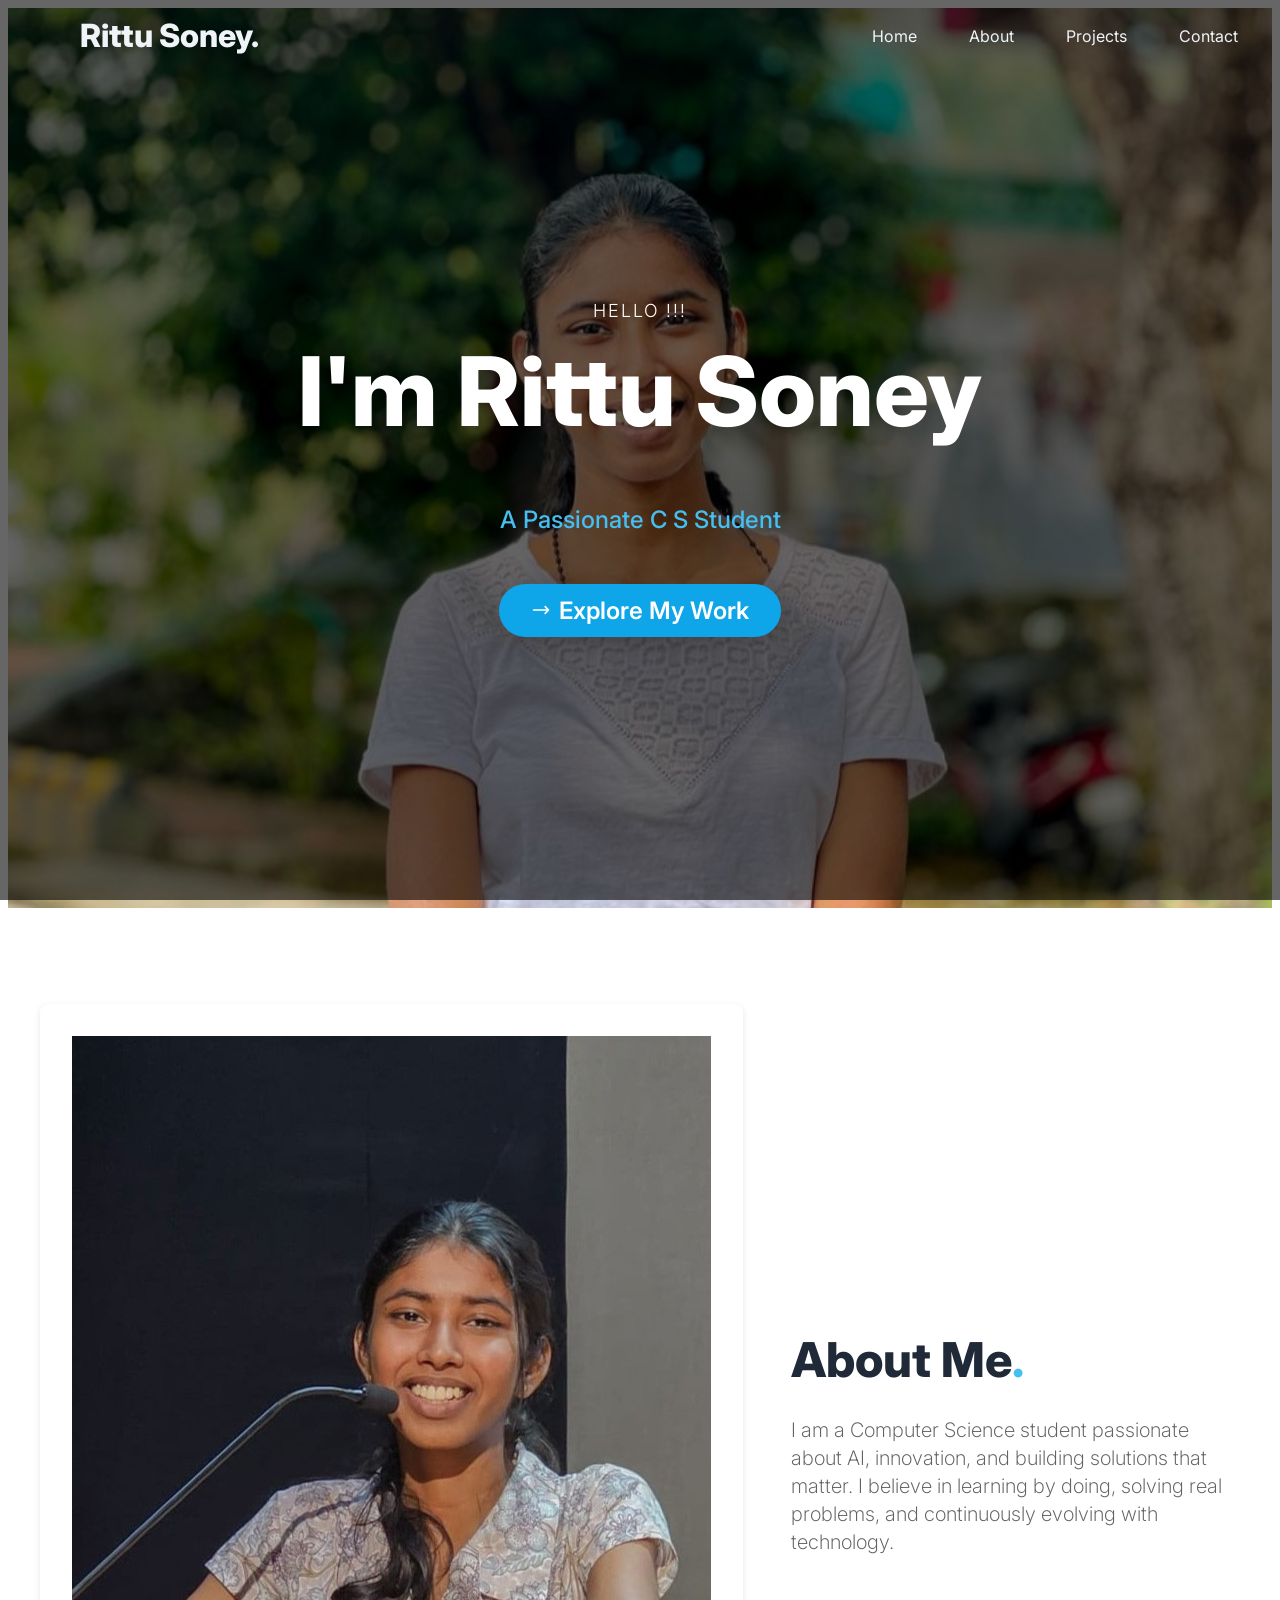
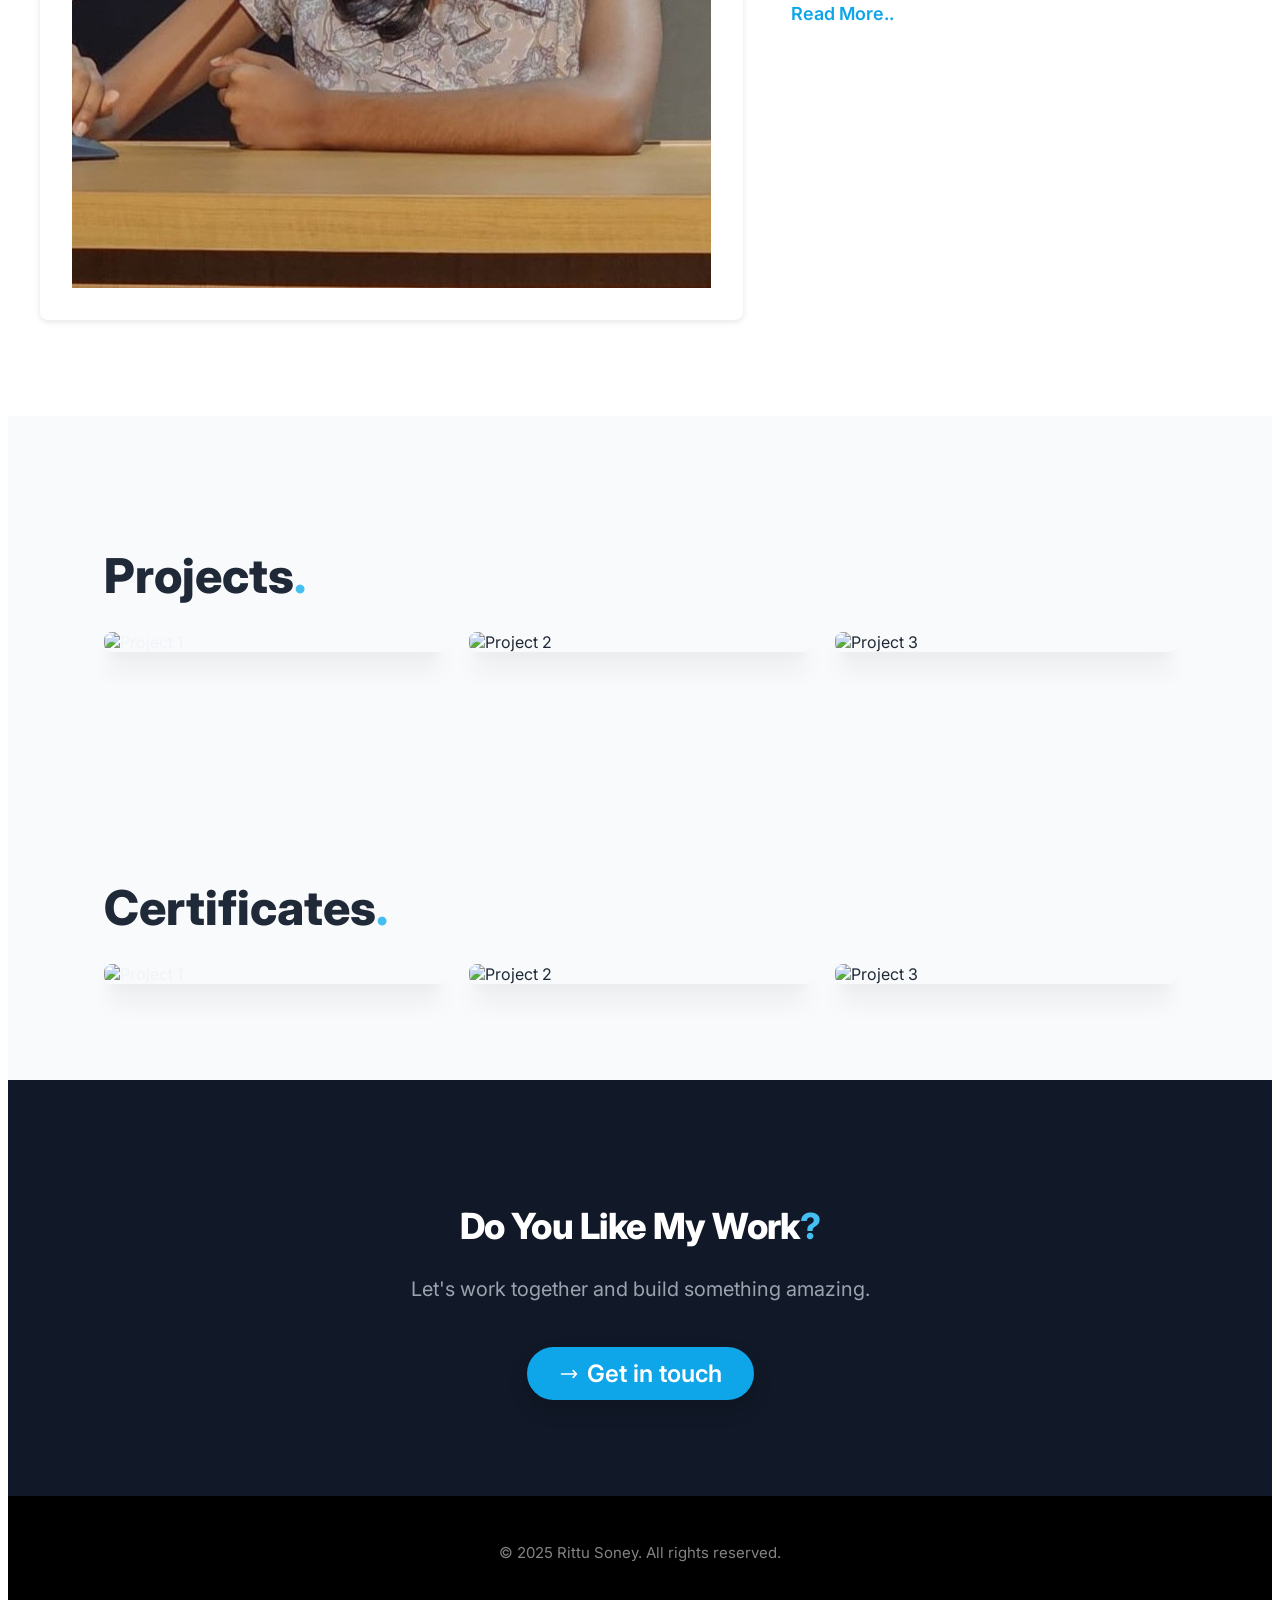
==== index.html @ 9ec5b055 "first commit" ====
<!DOCTYPE html>
<html lang="en">
<head>
    <meta charset="UTF-8">
    <meta name="viewport" content="width=device-width, initial-scale=1.0">
    <title>Rittu Maria Soney - Portfolio</title>
    <!--Link to external CSS file -->
    <link rel="stylesheet" href="style.css"> 
</head>
<body>

    <!-- 🌟 NAVBAR - Fixed and Scrolling Effect -->
    <nav class="custom-header">
        <div style="display: flex; justify-content: space-between; align-items: center;">
            <a href="#home" class="nav-link" style="font-size: 32px; font-weight: 800;">Rittu Soney.</a>
            <ul style="display: flex; gap: 2rem;">
                <li><a href="#home" class="nav-link">Home</a></li>
                <li><a href="#about" class="nav-link">About</a></li>
                <li><a href="#projects" class="nav-link">Projects</a></li>
                <li><a href="contact.html" class="nav-link">Contact</a></li>
            </ul>
        </div>
    </nav>

    <!-- 1. 🖼️ HERO SECTION (Full-Height Background Image) -->
    <header id="home" class="hero-bg">
        <div style="position:absolute; top: 0; right: 0; bottom: 0; left: 0; background-color: black; opacity: 0.6;"></div>
        <div class="idk">
            <p style="color:white; font-size: 1.125rem;line-height: 1.75rem; font-weight: 300; letter-spacing: 0.1em;text-transform: uppercase;"><span id="typing1">Hello !!!</span></p>
            <h1  class="text1"><span id="typing2"></span></h1>
            <p style="font-size: 1.5rem; line-height: 2rem; font-weight: 500; color: rgb(69, 190, 241);">A Passionate C S Student</p>
            <div style="padding-top: 1.5rem;">
                <a href="#projects" class="button1">
                    <svg class="button-icon" fill="none" stroke="currentColor" viewBox="0 0 24 24" xmlns="http://www.w3.org/2000/svg">
                    <path stroke-linecap="round" stroke-linejoin="round" stroke-width="2" d="M17 8l4 4m0 0l-4 4m4-4H3"></path>
                    </svg>Explore My Work
                </a>
            </div>
        </div>
    </header>

    <!-- 2. 👤 ABOUT ME SECTION -->
    <section id="about" class="about-section">
        <div class="aboutGrid-container">
            
            <!-- Left: Image Placeholder (Replace with your actual photo) -->
            <div class="aboutImg">
                <img src="images/Profile/profile2.jpg" alt="Professional Photo" class="about-item">
            </div>

            <!-- Right: Text Content -->
            <div class="aboutCnt">
                <h2 class="APHeading">About Me<span style="color: rgb(69, 190, 241);">.</span></h2>
                <p style="font-size: 1.25rem; line-height: 1.75rem; font-weight: 250; color: rgb(100, 97, 97);">
                    I am a Computer Science student passionate about AI, innovation, and building solutions that matter. I believe in learning by doing, solving real problems, and continuously evolving with technology.
                </p>
                <a href="#" class="readMore" id="readMoreBtn">Read More..</a>
                <p id="extraText" style="display:none; font-size: 1.25rem; line-height: 1.75rem; font-weight: 250; color: rgb(100, 97, 97);">
                    Throughout my academic journey, I have focused on mastering technologies to deploy robust solutions. I love creating experiences that combine innovation with purpose. I am actively seeking opportunities to contribute my skills to challenging industry projects.
                </p>
                
            </div>
        </div>
</section>

    <!-- 5. 📂 PROJECT GALLERY SECTION -->
    <section id="projects" class="project-section">
        <div class="PContainer">
            <h2 class="APHeading">Projects<span style="color: rgb(69, 190, 241);">.</span></h2>
          
            <!-- Project Grid -->
            <div class="project-grid">
                <!-- Project Item 1 -->
                <div class="project-item">
                    <a href="#home" class="nav-link"><img src="https://placehold.co/400x600/34495e/FFFFFF?text=Portfolio(HTML,CSS,JS)" alt="Project 1">
                    <div class="project-overlay">
                        <span style="font-size: 1.5rem;line-height: 2rem;">Portfolio(HTML+CSS+JS)</span>
                    </a></div>
                </div>
                <!-- Project Item 2 -->
                <div class="project-item">
                    <img src="https://placehold.co/400x600/1abc9c/FFFFFF?text=SeatScout" alt="Project 2">
                    <div class="project-overlay">
                        <span style="font-size: 1.5rem;line-height: 2rem;">SeatScout</span>
                    </div>
                </div>
                <!-- Project Item 3 -->
                <div class="project-item">
                    <img src="https://placehold.co/400x600/9b59b6/FFFFFF?text=LawBasedWebApp" alt="Project 3">
                    <div class="project-overlay">
                        <span style="font-size: 1.5rem;line-height: 2rem;">Law Based Web App</span>
                    </div>
                </div>
            </div>
        </div>
    </section>

        <!-- 6. 📂 Certificate Section -->
    <section id="projects" class="project-section">
        <div class="PContainer">
            <h2 class="APHeading">Certificates<span style="color: rgb(69, 190, 241);">.</span></h2>
          
            <!-- Project Grid -->
            <div class="project-grid">
                <!-- Project Item 1 -->
                <div class="project-item">
                    <a href="#home" class="nav-link"><img src="https://placehold.co/400x600/34495e/FFFFFF?text=Portfolio(HTML,CSS,JS)" alt="Project 1">
                    <div class="project-overlay">
                        <span style="font-size: 1.5rem;line-height: 2rem;">Portfolio(HTML+CSS+JS)</span>
                    </a></div>
                </div>
                <!-- Project Item 2 -->
                <div class="project-item">
                    <img src="https://placehold.co/400x600/1abc9c/FFFFFF?text=SeatScout" alt="Project 2">
                    <div class="project-overlay">
                        <span style="font-size: 1.5rem;line-height: 2rem;">SeatScout</span>
                    </div>
                </div>
                <!-- Project Item 3 -->
                <div class="project-item">
                    <img src="https://placehold.co/400x600/9b59b6/FFFFFF?text=LawBasedWebApp" alt="Project 3">
                    <div class="project-overlay">
                        <span style="font-size: 1.5rem;line-height: 2rem;">Law Based Web App</span>
                    </div>
                </div>
            </div>
        </div>
    </section>

            <!-- 7. 🗣️ CONTACT / CTA BANNER -->
    <section style="padding-top: 6rem; padding-bottom: 6rem; background-color: rgb(17, 24, 39); color: white;">
        <div class="Ccontainer">
            <h2 class="doYouLikeMyWork" style="font-size: 2.25rem; line-height: 2.5rem; font-weight: 800; letter-spacing: -0.01562em;">Do You Like My Work<span style="color: rgb(69, 190, 241);">?</span></h2>
            <p style="font-size: 1.25rem; line-height: 1.75rem; color: rgb(156, 163, 175);">Let's work together and build something amazing.</p>
            <a href="contact.html" class="button1">
                    <svg class="button-icon" fill="none" stroke="currentColor" viewBox="0 0 24 24" xmlns="http://www.w3.org/2000/svg">
                    <path stroke-linecap="round" stroke-linejoin="round" stroke-width="2" d="M17 8l4 4m0 0l-4 4m4-4H3"></path>
                    </svg>Get in touch
                </a>
        </div>
    </section>
    <!-- 8. 📝 FOOTER -->
    <footer style="display: flex; flex-direction: column; align-items: center; justify-content: center; text-align: center;background-color:black; color: rgb(133, 131, 131); font-size: 15px; padding-top: 2rem; padding-bottom: 2rem;">
            <p>&copy; 2025 Rittu Soney. All rights reserved.</p>
    </footer>

    <!-- Link to external JavaScript file -->
    <script src="script.js"></script>

</body>
</html>
---- style.css ----
@import url('https://fonts.googleapis.com/css2?family=Inter:wght@100..900&display=swap');
        
        body {
            background-color: white;
            color: #1f2937;
            font-family: 'Inter', sans-serif;
            scroll-behavior: smooth;
        }


        /* nav bar*/
        nav ul {
            list-style: none;
            padding-right: 8%;
            margin: 0;
        }
        nav li {
            display: inline-block; /* put items in one line */
            margin-right: 20px;
        }

        .custom-header {
            position: fixed;       /* fixed */
            top: 0;                /* top-0 */
            left: 0;               /* left-0 */
            width: 100%;           /* w-full */
            z-index: 50;           /* z-50 */
            transition: all 0.3s ease-in-out; /* transition-all duration-300 ease-in-out */
            padding-top: 1rem;     /* py-4 (top & bottom padding 1rem) */
            padding-bottom: 1rem;
            padding-left: 2rem;    /* px-8 (left & right padding 2rem = 32px) */
            padding-right: 2rem;
            background: transparent;   /* start transparent */
        }
        .custom-header.scrolled {
            background:rgba(0, 0, 0, 0.5); /* change this to your theme color */
            box-shadow: 0 2px 8px rgba(0,0,0,0.1); /* subtle shadow */
        }
        @media (min-width: 1024px) {
            .custom-header{
            padding-left: 5rem;   /* px-20 = 5rem (80px) */
            padding-right: 5rem;
            }
        }
        /* nav bar icons */
        .nav-link { color:#f0f4f8; text-decoration: none;}
        .nav-link:hover { color: rgb(69, 190, 241);}

        /*typing effect*/
        #typing1 #typing2 {
            border-right: 2px solid var(--accent);
            padding-right: 4px;
            white-space: nowrap;
            overflow: hidden;
            display: inline-block;
            animation: blink 0.7s steps(1) infinite;
        }

        @keyframes blink { 50% { border-color: transparent; } }
        /* Hero Background Image (Placeholder) */
        .hero-bg {
            height: 100vh;                /* full screen height */
            display: flex;                /* enable flexbox */
            flex-direction: column;       /* stack children vertically */
            justify-content: center;      /* center along vertical axis */
            align-items: center;          /* center along horizontal axis */
            background-image: url('images/Profile/profile1.jpg'); background-size: cover; background-position: center;
        }

        .idk {
            z-index: 10;
            text-align: center;
            }
            /*16px gap between children */
        .idk > * + * {
            margin-top: 1rem; /* 16px */
        }

        .button1 {
            display: inline-flex;              /* flex like Tailwind's inline-flex */
            align-items: center;               /* vertical align center */
            font-size: 1.5rem;               /* ~text-lg */
            font-weight: 600;                  /* font-semibold */
            padding: 0.75rem 2rem;             /* px-8 py-3 */
            background-color: #0ea5e9;         /* bg-sky-500 */
            border-radius: 9999px;             /* fully rounded */
            color: white;                      /* text color */
            text-decoration: none;             /* no underline */
            box-shadow: 0 10px 20px rgba(0, 0, 0, 0.15); /* shadow-xl */
            transition: all 0.3s ease;         /* transition-all */
        }
        .button1:hover {
            background-color: #0284c7;         /* hover:bg-sky-600 */
        }
        .button-icon {
            width: 20px;                       /* w-5 */
            height: 20px;                      /* h-5 */
            margin-right: 0.5rem;              /* mr-2 */
        }

        .text1{ color:white; font-size: 3.75rem; line-height: 1;font-weight: 800;}
        @media (min-width: 640px) { /* sm */
            .text1 {
                font-size: 4.5rem;
            }
        }
        @media (min-width: 1024px) { /* lg */
            .text1 {
                font-size: 6rem;
            }
        }
        /* Custom scrollbar style for a clean look */
        ::-webkit-scrollbar { width: 8px; }
        ::-webkit-scrollbar-thumb { background: #3b82f6; border-radius: 4px; }
        ::-webkit-scrollbar-track { background: #1f2937; }

        /* Icon styling*/
        .icon-container {
            display: inline-flex;
            justify-content: center;
            align-items: center;
            width: 4rem;
            height: 4rem;
            border-radius: 50%;
            background-color: #f0f4f8; /* Very light background */
            transition: all 0.3s ease;
        }
        .icon-container:hover {background-color: #3b82f6;}
        .icon-container:hover svg {color: white;}
        
        /*About and Project Headings*/
        .APHeading {
            font-size: 3rem;
            line-height: 2.5rem;
            font-weight: 800;
            color: rgb(31, 41, 55);
            margin-bottom: 2rem;
        }
        @media (min-width: 1024px) {
            .APHeading {
                font-size: 3rem;
                line-height: 1;
            }
        }

        /*About Section*/
        .about-section  {
            padding-top: 4rem;
            padding-bottom: 4rem;
            background-color: white;
        }
        @media (min-width: 768px) {
            .about-section {
                padding-top: 6rem;
                padding-bottom: 6rem;
            }
        }

        .aboutGrid-container {
            max-width: 80rem;
            margin-left: auto;
            margin-right: auto;
            padding-left: 1rem;
            padding-right: 1rem;
            display: grid;
            gap: 3rem;
            align-items: center;
        }
        @media (min-width: 640px) {
            .aboutGrid-container {
                padding-left: 1.5rem;
                padding-right: 1.5rem;
            }
        }
        @media (min-width: 768px) {
            .aboutGrid-container {
                grid-template-columns: repeat(2, 1fr);
            }
        }
        @media (min-width: 1024px) {
            .aboutGrid-container {
                padding-left: 2rem;
                padding-right: 2rem;
            }
        }

        .aboutImg {
            order: 2;
        }
        @media (min-width: 768px) {
            .aboutImg {
                order: 1;
            }
        }

        .about-item {
            background: #fff;
            border-radius: 0.5rem;
            padding: 2rem;
            box-shadow: 0 2px 6px rgba(0,0,0,0.1);
            display: grid;
            gap: 2rem
        }

        .aboutCnt {
            order: 1;
        }
        @media (min-width: 768px) {
            .aboutOrder2 {
                order: 2;
            }
        }
        .aboutCnt > * + * {
            margin-top: 1.5rem;
        }

        .readMore {
            display: inline-flex;
            align-items: left;
            font-size: 1.125rem;
            line-height: 1.75rem;
            font-weight: 600;
            color: rgb(14, 165, 233);
            transition: color 0.2s ease-in-out;
            text-decoration: none;
        }

        .readMore:hover {
            color: rgb(2, 132, 199);
        }
        
        /*Projects Section*/
        .project-section {
            padding-top: 4rem;
            padding-bottom: 4rem;
            padding-right: 4rem;
            padding-left: 4rem;
            background-color: rgb(249, 250, 251);
        }
        @media (min-width: 768px) {
            .project-section {
                padding-top: 6rem;
                padding-bottom: 6rem;
            }
        }

        .PContainer {
            max-width: 80rem;
            margin-left: auto;
            margin-right: auto;
            padding-left: 1rem;
            padding-right: 1rem;
        }

        @media (min-width: 640px) {
            .PContainer {
                padding-left: 1.5rem;
                padding-right: 1.5rem;
            }
        }

        @media (min-width: 1024px) {
            .PContainer {
                padding-left: 2rem;
                padding-right: 2rem;
            }
        }
        /* Project Hover Effect (for the gallery) */
        .project-grid {
            display: grid;
            grid-template-columns: repeat(1, 1fr); /* 1 column on small screens */
            gap: 1.5rem; /* Equivalent to gap-6 */
        }
        /* 2. Medium Screens (Tablets and up) - Equivalent to md:grid-cols-2 */
        @media (min-width: 768px) {
            .project-grid {
                grid-template-columns: repeat(2, 1fr); /* 2 columns */
            }
        }
        /* 3. Large Screens (Desktops and up) - Equivalent to lg:grid-cols-3 */
        @media (min-width: 1024px) {
            .project-grid {
                grid-template-columns: repeat(3, 1fr); /* 3 columns */
            }
        }
        .project-item {
            overflow: hidden;
            position: relative;
            cursor: pointer;
            border-radius: 0.5rem;
            /* box-shadow property replaces 'shadow-xl' */
            box-shadow: 0 20px 25px -5px rgba(0, 0, 0, 0.1), 0 10px 10px -5px rgba(0, 0, 0, 0.04);
            width: 100%;
            height: 100%;
            object-fit: cover;

        }
        .project-overlay {
            position: absolute;
            top: 0;
            left: 0;
            width: 100%;
            height: 100%;
            background-color: rgba(0, 0, 0, 0.6);
            display: flex;
            justify-content: center;
            align-items: center;
            opacity: 0;
            transition: opacity 0.3s ease;
            color: white;
            font-weight: bold;
        }
        .project-overlay:hover{opacity: 1;}
        @media (min-width: 640px) {
            .text {
                font-size: 4.5rem;
            }
            .doYouLikeMyWork {
              font-size: 3rem;   /* 48px */
              line-height: 1;
            }
        }
        /*"do you like my work" section alignment*/
        .Ccontainer {
            max-width: 56rem; /* 4xl */
            margin-left: auto;
            margin-right: auto;
            padding-left: 1rem;
            padding-right: 1rem;
            text-align: center;
        }

        @media (min-width: 640px) {
            .Ccontainer {
                padding-left: 1.5rem;
                padding-right: 1.5rem;
            }
        }

        @media (min-width: 1024px) {
            .container {
                padding-left: 2rem;
                padding-right: 2rem;
            }
        }
        .Ccontainer > * + * {
            margin-top: 1.5rem;
        }
        @media (min-width: 768px) {
            .custom-grid {
                grid-template-columns: repeat(3, 1fr); /* md:grid-cols-3 */
                text-align: left;                      /* md:text-left */
            }
        }
        .custom-section {
            padding-top: 3rem;        /* py-12 → 3rem (48px) */
            padding-bottom: 3rem;
            background-color: #c2cddfd0; /* bg-gray-50 */
            display: flex;             /* flex */
            align-items: center;       /* items-center (vertical center) */
            justify-content: center;   /* justify-center (horizontal center) */
        }
        .custom-grid {
            max-width: 64rem;
            margin-left: auto;
            margin-right: auto;
            border-top: 1px solid #e5e7eb;
            border-bottom: 1px solid #e5e7eb;
            padding-top: 1.5rem;
            padding-bottom: 1.5rem;
            display: grid;                /* grid */
            gap: 2rem;                    /* gap-8 = 2rem (32px) */
            text-align: center;           /* text-center */
            color: #4b5563;               /* text-gray-600 */
            font-weight: 500;             /* font-medium */
        }


        .bg{
            height: 50vh; 
            display: flex;                /* enable flexbox */
            flex-direction: column;       /* stack children vertically */
            justify-content: center;      /* center along vertical axis */
            align-items: center;          /* center along horizontal axis */
            background-image: url('images/contactBg.png'); background-size: cover; background-position: center;}
        .details{ display: flex; flex-direction: column; align-items: center; justify-content: center; text-align: center; margin-left: 1rem; justify-content: flex-start;}
        .contact-form { padding: 4rem 2rem; max-width: 600px; margin: 0 auto; }
        .contact-form form { display: flex; flex-direction: column; gap: 1rem; }
        .contact-form input, .contact-form textarea { padding: 0.75rem; border: 1px solid #d1d5db; border-radius: 5px; }
        .btn:hover {background: #91b7f5;}
        .contact-icon {
            width: 1.25rem;      /* w-5 */
            height: 1.25rem;     /* h-5 */
            color: #f87171;      /* text-red-400 */
        }
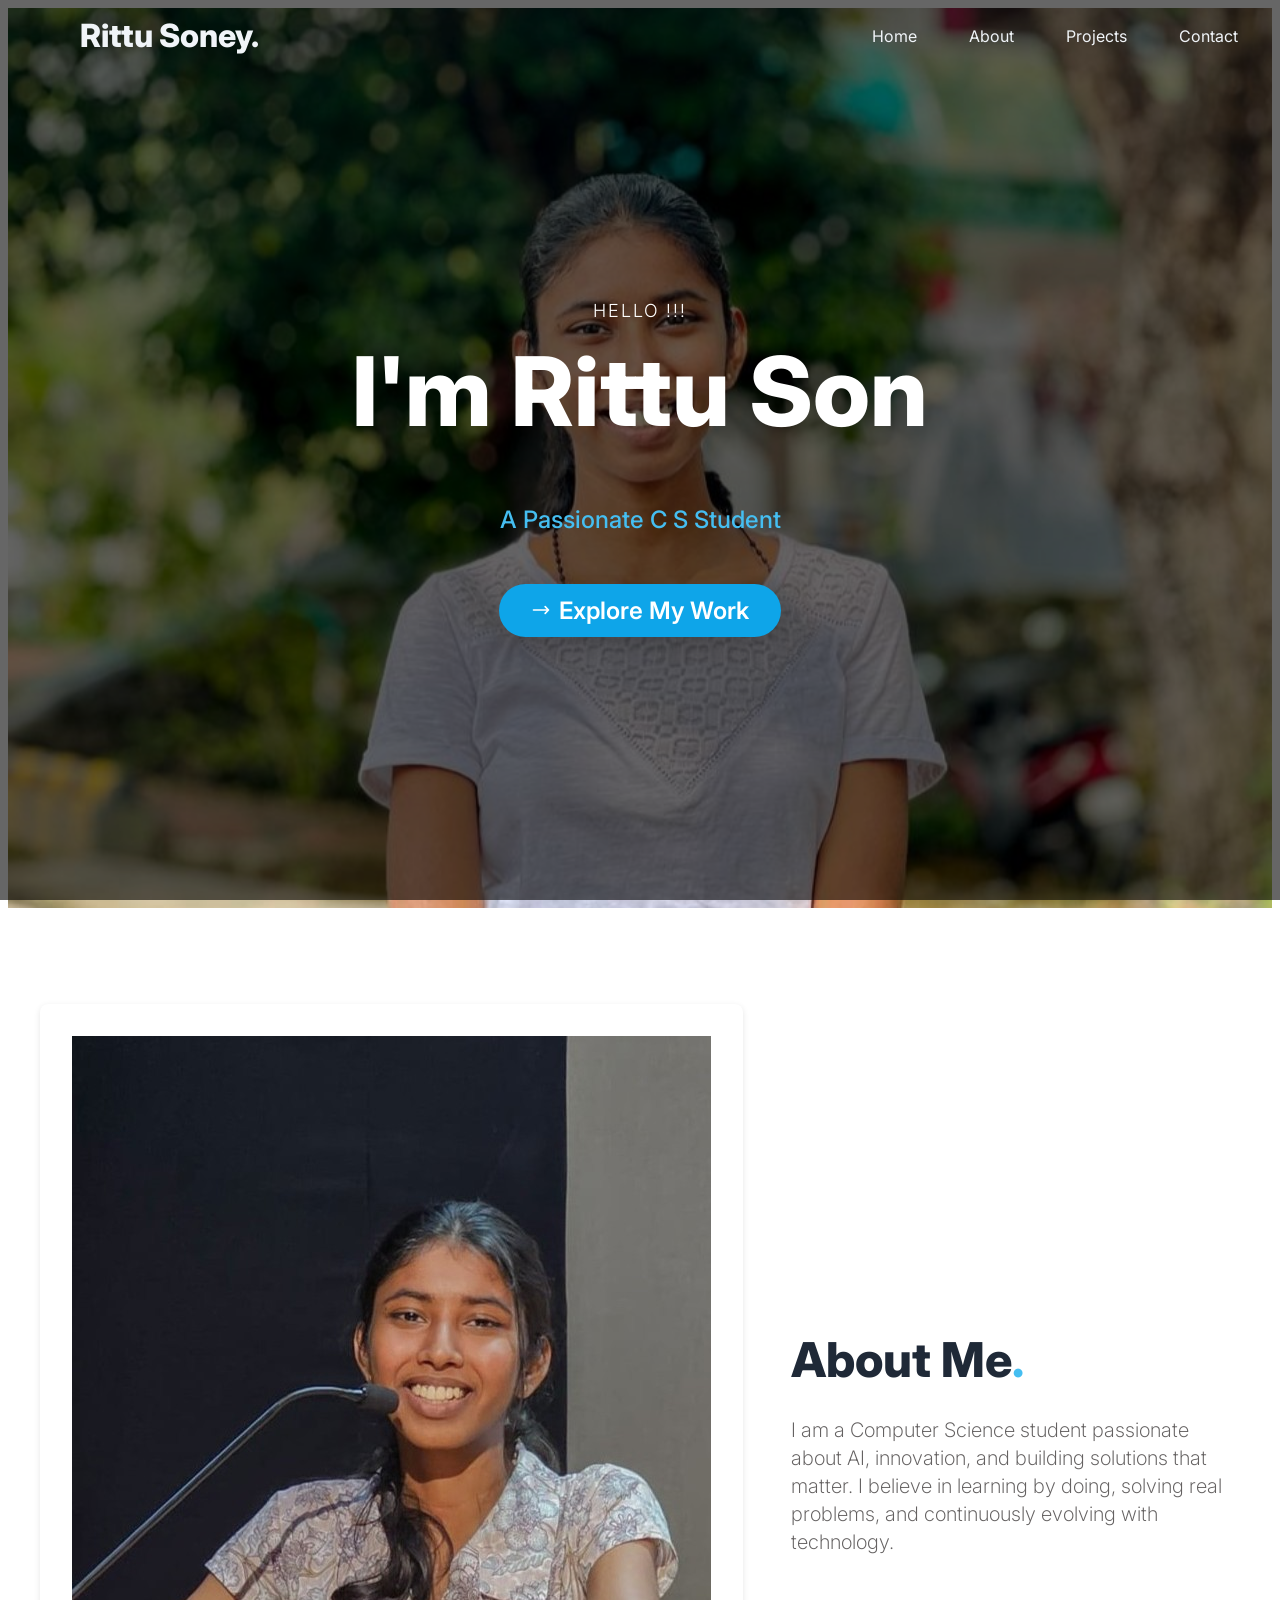
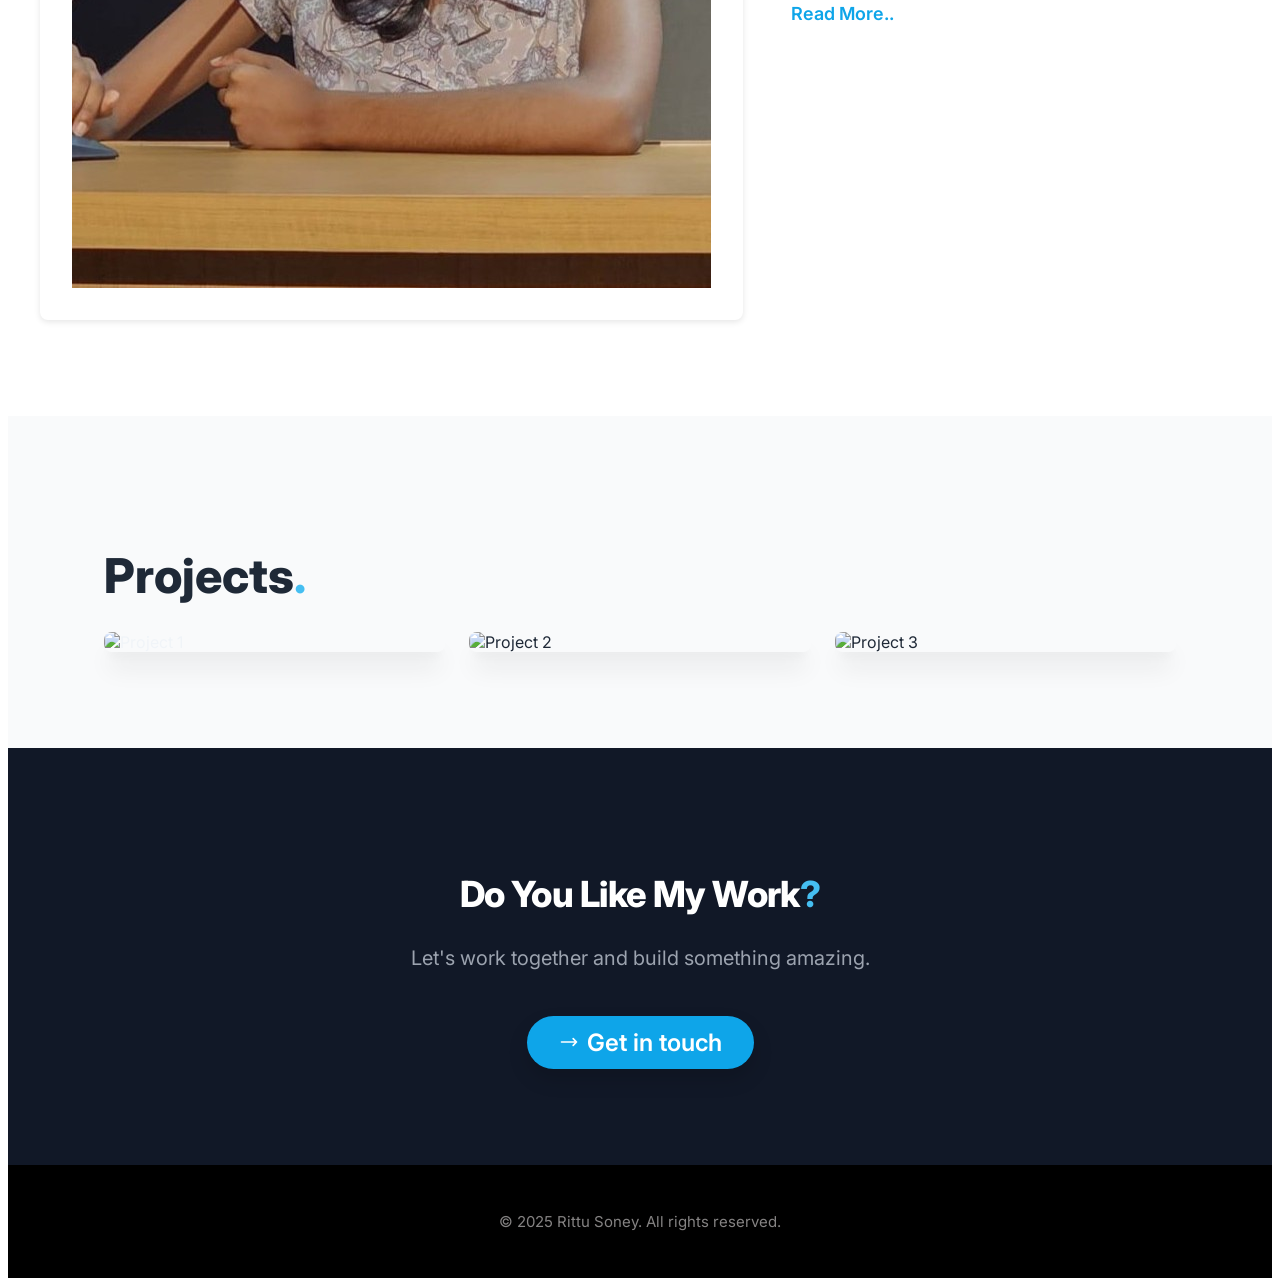
==== commit 781b4588: "removed certificate section" ====
--- a/index.html
+++ b/index.html
@@ -95,28 +95,28 @@
         </div>
     </section>
 
-        <!-- 6. 📂 Certificate Section -->
+        <!-- 6. 📂 Certificate Section 
     <section id="projects" class="project-section">
         <div class="PContainer">
             <h2 class="APHeading">Certificates<span style="color: rgb(69, 190, 241);">.</span></h2>
           
-            <!-- Project Grid -->
+            <!--Project Grid 
             <div class="project-grid">
-                <!-- Project Item 1 -->
+                 <!--Project Item 1 
                 <div class="project-item">
                     <a href="#home" class="nav-link"><img src="https://placehold.co/400x600/34495e/FFFFFF?text=Portfolio(HTML,CSS,JS)" alt="Project 1">
                     <div class="project-overlay">
                         <span style="font-size: 1.5rem;line-height: 2rem;">Portfolio(HTML+CSS+JS)</span>
                     </a></div>
                 </div>
-                <!-- Project Item 2 -->
+                <!-- Project Item 2
                 <div class="project-item">
                     <img src="https://placehold.co/400x600/1abc9c/FFFFFF?text=SeatScout" alt="Project 2">
                     <div class="project-overlay">
                         <span style="font-size: 1.5rem;line-height: 2rem;">SeatScout</span>
                     </div>
                 </div>
-                <!-- Project Item 3 -->
+                <!-- Project Item 3 
                 <div class="project-item">
                     <img src="https://placehold.co/400x600/9b59b6/FFFFFF?text=LawBasedWebApp" alt="Project 3">
                     <div class="project-overlay">
@@ -125,7 +125,7 @@
                 </div>
             </div>
         </div>
-    </section>
+    </section>-->
 
             <!-- 7. 🗣️ CONTACT / CTA BANNER -->
     <section style="padding-top: 6rem; padding-bottom: 6rem; background-color: rgb(17, 24, 39); color: white;">
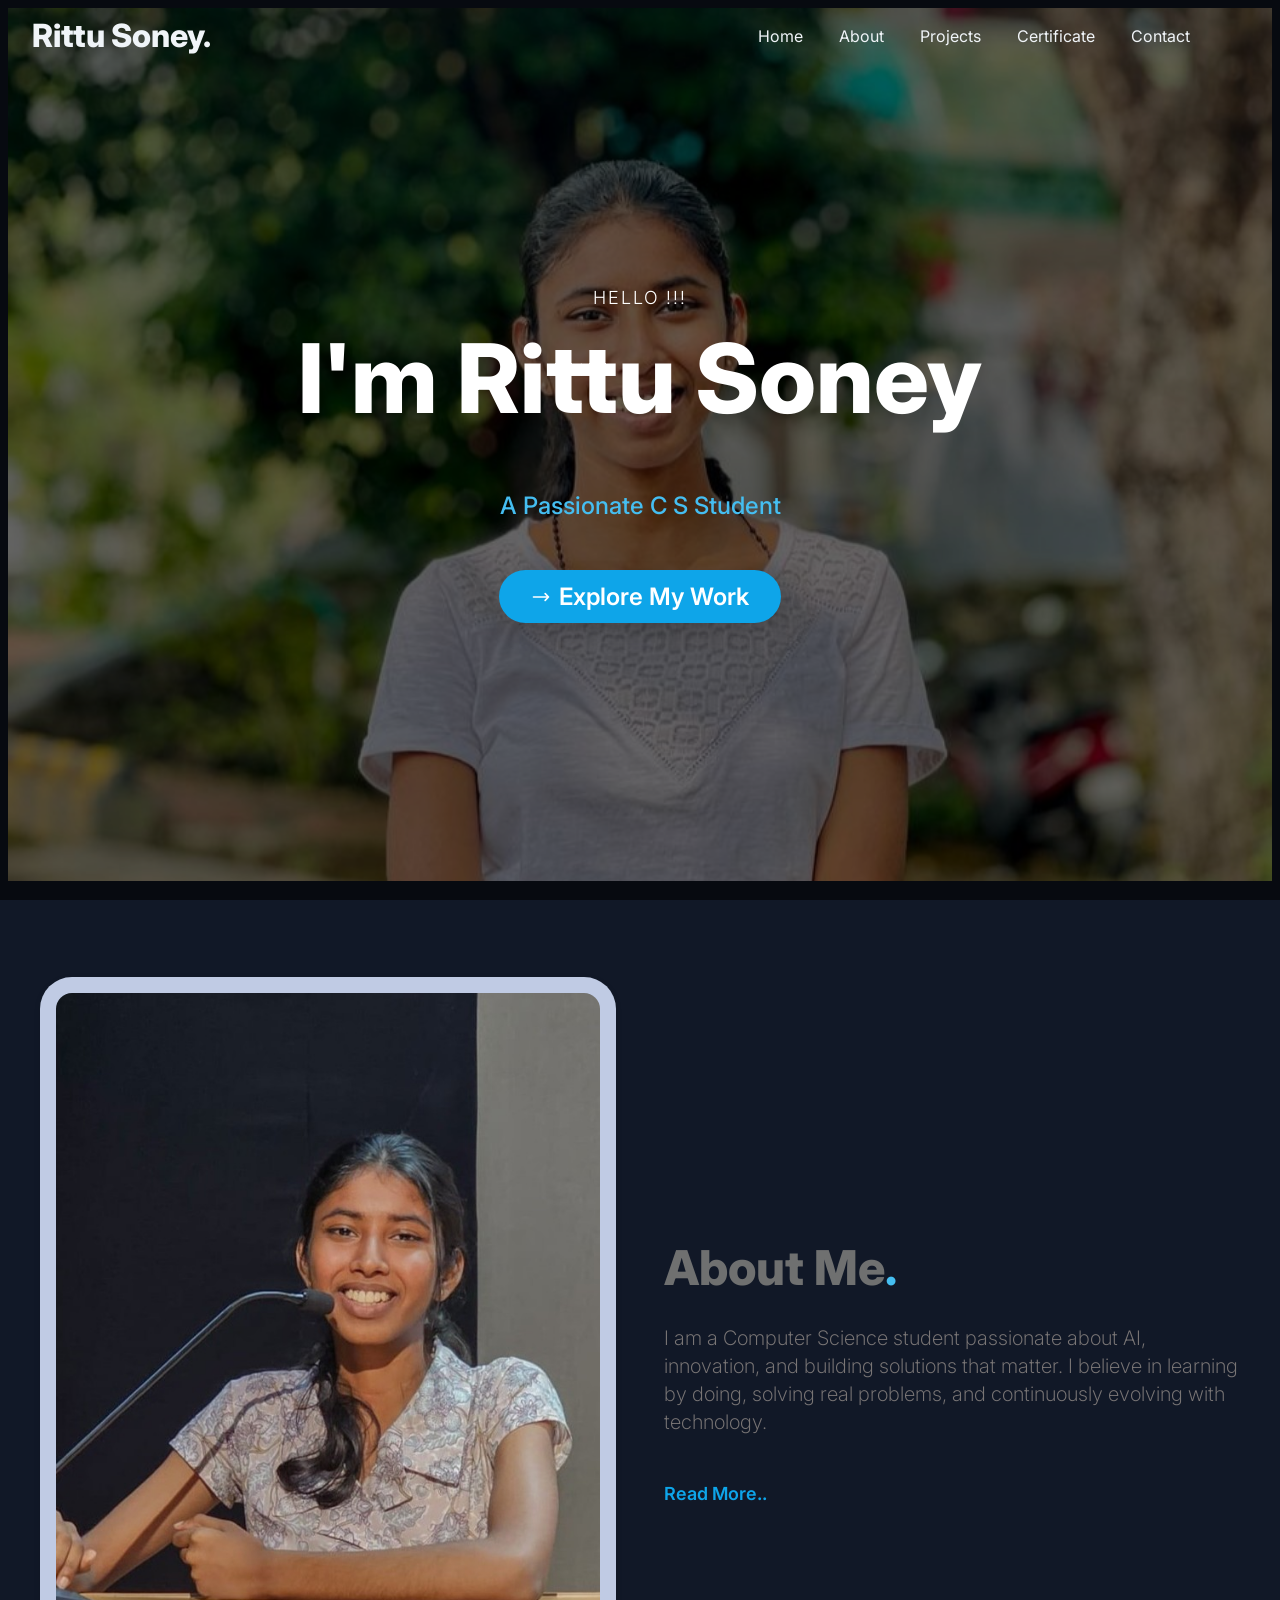
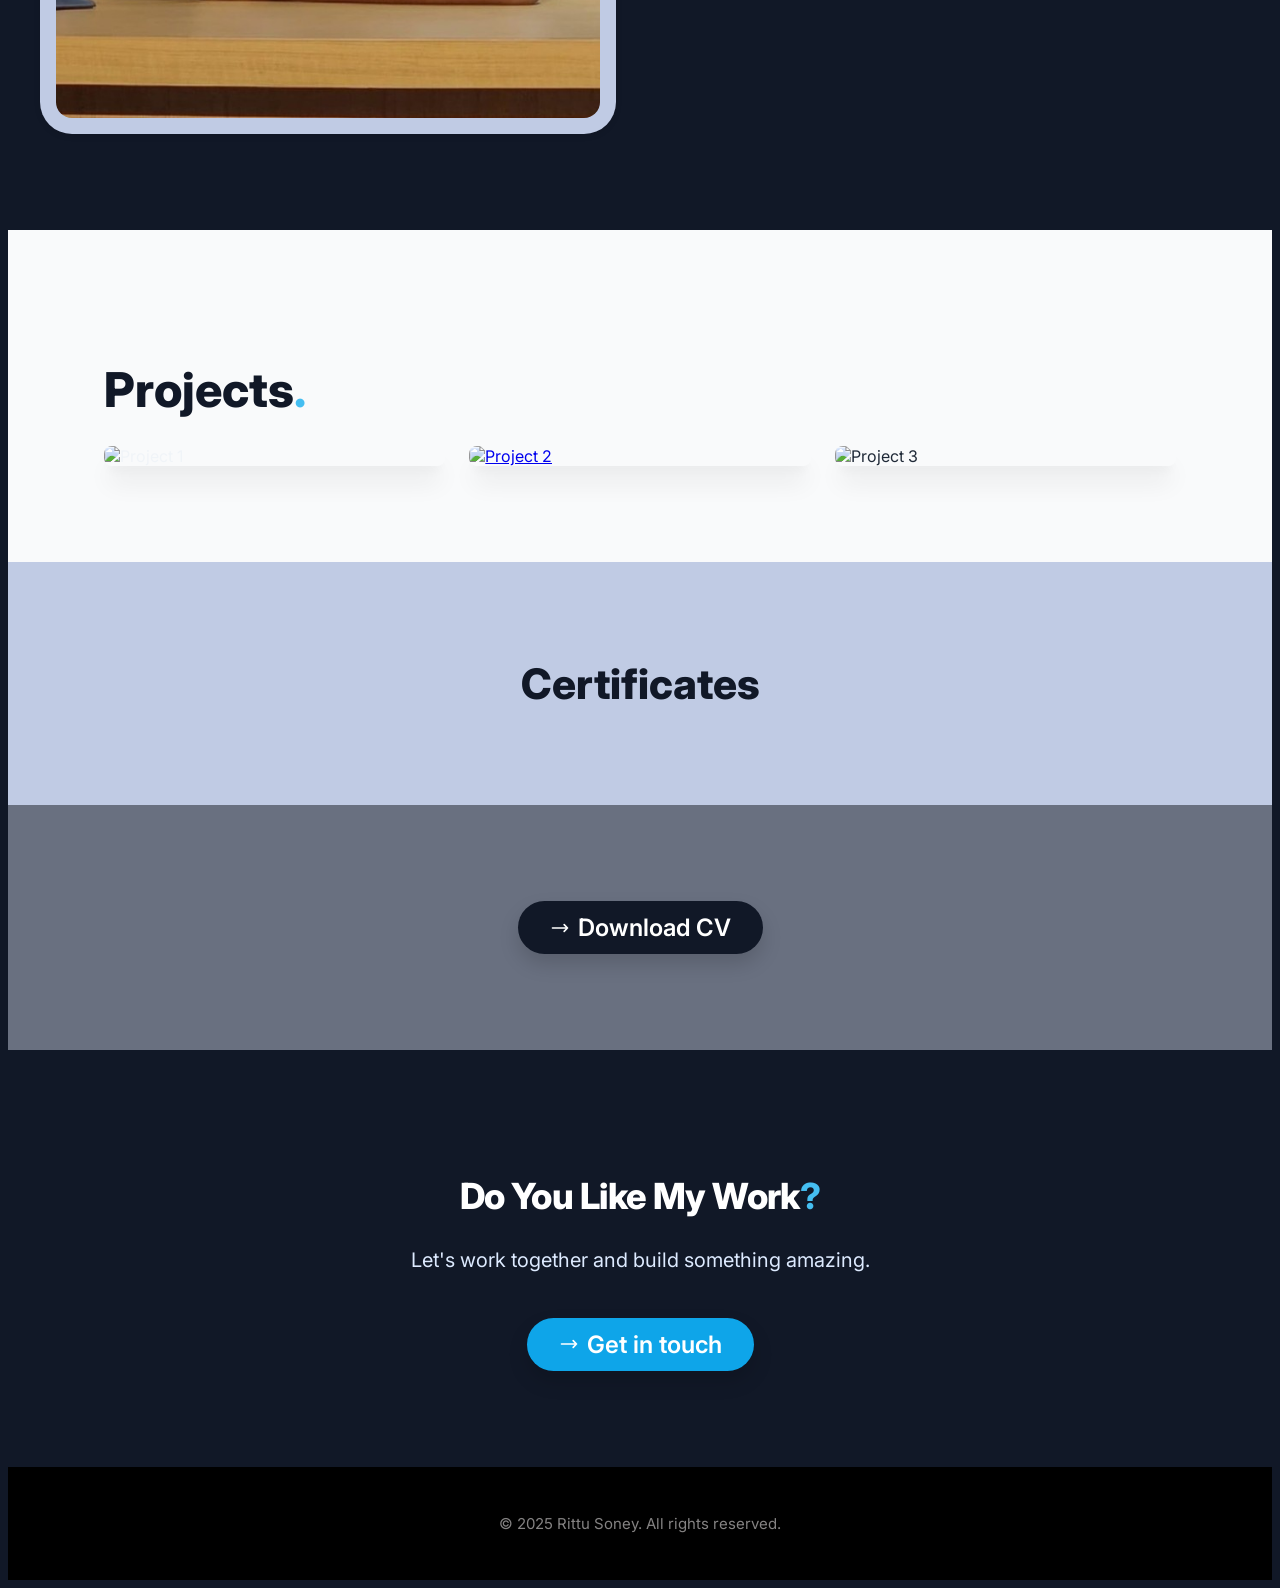
==== commit d67a6f3f: "4th commit" ====
--- a/index.html
+++ b/index.html
@@ -11,16 +11,17 @@
 
     <!-- 🌟 NAVBAR - Fixed and Scrolling Effect -->
     <nav class="custom-header">
-        <div style="display: flex; justify-content: space-between; align-items: center;">
-            <a href="#home" class="nav-link" style="font-size: 32px; font-weight: 800;">Rittu Soney.</a>
-            <ul style="display: flex; gap: 2rem;">
-                <li><a href="#home" class="nav-link">Home</a></li>
-                <li><a href="#about" class="nav-link">About</a></li>
-                <li><a href="#projects" class="nav-link">Projects</a></li>
-                <li><a href="contact.html" class="nav-link">Contact</a></li>
-            </ul>
-        </div>
-    </nav>
+      <div style="display: flex; justify-content: space-between; align-items: center;">
+        <a href="index.html" class="nav-link" style="font-size: 32px; font-weight: 800;">Rittu Soney.</a>
+        <ul style="display: flex; gap: 1rem;">
+        <li><a href="index.html" class="nav-link" >Home</a></li>
+        <li><a href="#about" class="nav-link">About</a></li>
+        <li><a href="#projects" class="nav-link">Projects</a></li>
+        <li><a class="nav-link" href="certificates.html"> Certificate</a></li>
+        <li><a href="contact.html" class="nav-link">Contact</a></li>
+        </ul>
+      </div>
+  </nav>
 
     <!-- 1. 🖼️ HERO SECTION (Full-Height Background Image) -->
     <header id="home" class="hero-bg">
@@ -51,12 +52,12 @@
             <!-- Right: Text Content -->
             <div class="aboutCnt">
                 <h2 class="APHeading">About Me<span style="color: rgb(69, 190, 241);">.</span></h2>
-                <p style="font-size: 1.25rem; line-height: 1.75rem; font-weight: 250; color: rgb(100, 97, 97);">
+                <p style="font-size: 1.25rem; line-height: 1.75rem; font-weight: 250; color: rgb(121, 117, 117);">
                     I am a Computer Science student passionate about AI, innovation, and building solutions that matter. I believe in learning by doing, solving real problems, and continuously evolving with technology.
                 </p>
                 <a href="#" class="readMore" id="readMoreBtn">Read More..</a>
-                <p id="extraText" style="display:none; font-size: 1.25rem; line-height: 1.75rem; font-weight: 250; color: rgb(100, 97, 97);">
-                    Throughout my academic journey, I have focused on mastering technologies to deploy robust solutions. I love creating experiences that combine innovation with purpose. I am actively seeking opportunities to contribute my skills to challenging industry projects.
+                <p id="extraText" style="display:none; font-size: 1.25rem; line-height: 1.75rem; font-weight: 250; color: rgb(121, 117, 117);">
+                    Residing at Kochi, Ernakulam, I am pursuing my degree and postgraduate degree in Integrated MSc CS(AI and ML) from Bharata Mata College, Thrikkakara. Throughout my academic journey, I have focused on mastering technologies to deploy robust solutions. I love creating experiences that combine innovation with purpose. I am actively seeking opportunities to contribute my skills to challenging industry projects.
                 </p>
                 
             </div>
@@ -66,27 +67,29 @@
     <!-- 5. 📂 PROJECT GALLERY SECTION -->
     <section id="projects" class="project-section">
         <div class="PContainer">
-            <h2 class="APHeading">Projects<span style="color: rgb(69, 190, 241);">.</span></h2>
+            <h2 class="APHeading" style="color: rgb(17, 24, 39);">Projects<span style="color: rgb(69, 190, 241);">.</span></h2>
           
             <!-- Project Grid -->
             <div class="project-grid">
                 <!-- Project Item 1 -->
                 <div class="project-item">
-                    <a href="#home" class="nav-link"><img src="https://placehold.co/400x600/34495e/FFFFFF?text=Portfolio(HTML,CSS,JS)" alt="Project 1">
+                    <a href="#home" class="nav-link"><img src="https://placehold.co/400x370/34495e/FFFFFF?text=Portfolio(HTML,CSS,JS)" alt="Project 1">
                     <div class="project-overlay">
                         <span style="font-size: 1.5rem;line-height: 2rem;">Portfolio(HTML+CSS+JS)</span>
-                    </a></div>
+                    </div>
+                    </a>
                 </div>
                 <!-- Project Item 2 -->
                 <div class="project-item">
-                    <img src="https://placehold.co/400x600/1abc9c/FFFFFF?text=SeatScout" alt="Project 2">
+                    <a href="https://github.com/RittuSoney/SeatScout"><img src="https://placehold.co/400x370/1abc9c/FFFFFF?text=SeatScout" alt="Project 2">
                     <div class="project-overlay">
                         <span style="font-size: 1.5rem;line-height: 2rem;">SeatScout</span>
                     </div>
+                    </a>
                 </div>
                 <!-- Project Item 3 -->
                 <div class="project-item">
-                    <img src="https://placehold.co/400x600/9b59b6/FFFFFF?text=LawBasedWebApp" alt="Project 3">
+                    <img src="https://placehold.co/400x370/9b59b6/FFFFFF?text=LawBasedWebApp" alt="Project 3">
                     <div class="project-overlay">
                         <span style="font-size: 1.5rem;line-height: 2rem;">Law Based Web App</span>
                     </div>
@@ -95,43 +98,25 @@
         </div>
     </section>
 
-        <!-- 6. 📂 Certificate Section 
-    <section id="projects" class="project-section">
-        <div class="PContainer">
-            <h2 class="APHeading">Certificates<span style="color: rgb(69, 190, 241);">.</span></h2>
-          
-            <!--Project Grid 
-            <div class="project-grid">
-                 <!--Project Item 1 
-                <div class="project-item">
-                    <a href="#home" class="nav-link"><img src="https://placehold.co/400x600/34495e/FFFFFF?text=Portfolio(HTML,CSS,JS)" alt="Project 1">
-                    <div class="project-overlay">
-                        <span style="font-size: 1.5rem;line-height: 2rem;">Portfolio(HTML+CSS+JS)</span>
-                    </a></div>
-                </div>
-                <!-- Project Item 2
-                <div class="project-item">
-                    <img src="https://placehold.co/400x600/1abc9c/FFFFFF?text=SeatScout" alt="Project 2">
-                    <div class="project-overlay">
-                        <span style="font-size: 1.5rem;line-height: 2rem;">SeatScout</span>
-                    </div>
-                </div>
-                <!-- Project Item 3 
-                <div class="project-item">
-                    <img src="https://placehold.co/400x600/9b59b6/FFFFFF?text=LawBasedWebApp" alt="Project 3">
-                    <div class="project-overlay">
-                        <span style="font-size: 1.5rem;line-height: 2rem;">Law Based Web App</span>
-                    </div>
-                </div>
-            </div>
-        </div>
-    </section>-->
+        <!-- 6. 📂 Certificate Section -->
+    <section style="padding-top: 6rem; padding-bottom: 6rem;background-color: rgb(192, 203, 228); text-align:center;">
+            <a href="certificates.html" class="certificate-link">Certificates</a>
+    </section>
 
-            <!-- 7. 🗣️ CONTACT / CTA BANNER -->
+        <!-- 7.  DOWNLOAD CV -->
+    <section style="padding-top: 6rem; padding-bottom: 6rem;background-color: rgb(105, 112, 128); text-align:center;">
+        <a href="images/Resume.pdf" class="button1" style="background-color: rgb(17, 24, 39);">
+            <svg class="button-icon" stroke="currentColor" viewBox="0 0 24 24" xmlns="http://www.w3.org/2000/svg">
+                <path stroke-linecap="round" stroke-linejoin="round" stroke-width="2" d="M17 8l4 4m0 0l-4 4m4-4H3"></path>
+            </svg>Download CV
+        </a>
+    </section>
+
+        <!-- 8. 🗣️ CONTACT / CTA BANNER -->
     <section style="padding-top: 6rem; padding-bottom: 6rem; background-color: rgb(17, 24, 39); color: white;">
         <div class="Ccontainer">
             <h2 class="doYouLikeMyWork" style="font-size: 2.25rem; line-height: 2.5rem; font-weight: 800; letter-spacing: -0.01562em;">Do You Like My Work<span style="color: rgb(69, 190, 241);">?</span></h2>
-            <p style="font-size: 1.25rem; line-height: 1.75rem; color: rgb(156, 163, 175);">Let's work together and build something amazing.</p>
+            <p style="font-size: 1.25rem; line-height: 1.75rem; color: rgb(221, 234, 255);">Let's work together and build something amazing.</p>
             <a href="contact.html" class="button1">
                     <svg class="button-icon" fill="none" stroke="currentColor" viewBox="0 0 24 24" xmlns="http://www.w3.org/2000/svg">
                     <path stroke-linecap="round" stroke-linejoin="round" stroke-width="2" d="M17 8l4 4m0 0l-4 4m4-4H3"></path>
@@ -139,7 +124,7 @@
                 </a>
         </div>
     </section>
-    <!-- 8. 📝 FOOTER -->
+    <!-- 9. 📝 FOOTER -->
     <footer style="display: flex; flex-direction: column; align-items: center; justify-content: center; text-align: center;background-color:black; color: rgb(133, 131, 131); font-size: 15px; padding-top: 2rem; padding-bottom: 2rem;">
             <p>&copy; 2025 Rittu Soney. All rights reserved.</p>
     </footer>
@@ -148,4 +133,4 @@
     <script src="script.js"></script>
 
 </body>
-</html>
+</html>
--- a/style.css
+++ b/style.css
@@ -1,7 +1,13 @@
 @import url('https://fonts.googleapis.com/css2?family=Inter:wght@100..900&display=swap');
-        
+
+        /* Make all images responsive by default */
+        img {
+            max-width: 100%;
+            height: auto;
+        }
+
         body {
-            background-color: white;
+            background-color: rgb(17, 24, 39);
             color: #1f2937;
             font-family: 'Inter', sans-serif;
             scroll-behavior: smooth;
@@ -19,7 +25,8 @@
             margin-right: 20px;
         }
 
-        .custom-header {
+        .custom-header, .custom-header1 {
+            background: transparent;
             position: fixed;       /* fixed */
             top: 0;                /* top-0 */
             left: 0;               /* left-0 */
@@ -30,16 +37,18 @@
             padding-bottom: 1rem;
             padding-left: 2rem;    /* px-8 (left & right padding 2rem = 32px) */
             padding-right: 2rem;
-            background: transparent;   /* start transparent */
-        }
-        .custom-header.scrolled {
+        }
+        .custom-header.scrolled{
             background:rgba(0, 0, 0, 0.5); /* change this to your theme color */
-            box-shadow: 0 2px 8px rgba(0,0,0,0.1); /* subtle shadow */
-        }
-        @media (min-width: 1024px) {
-            .custom-header{
-            padding-left: 5rem;   /* px-20 = 5rem (80px) */
-            padding-right: 5rem;
+            box-shadow: 0 2px 8px rgba(0,0,0,0.1);
+        }
+        @media (max-width: 768px) {
+            /* Make the navbar items stack vertically instead of side-by-side */
+            .custom-header div {
+                flex-direction: column;
+                justify-content: center;
+                gap: 1rem;
+                text-align: center;
             }
         }
         /* nav bar icons */
@@ -59,7 +68,7 @@
         @keyframes blink { 50% { border-color: transparent; } }
         /* Hero Background Image (Placeholder) */
         .hero-bg {
-            height: 100vh;                /* full screen height */
+            height: 97vh;                /* full screen height */
             display: flex;                /* enable flexbox */
             flex-direction: column;       /* stack children vertically */
             justify-content: center;      /* center along vertical axis */
@@ -71,31 +80,30 @@
             z-index: 10;
             text-align: center;
             }
-            /*16px gap between children */
+           
         .idk > * + * {
-            margin-top: 1rem; /* 16px */
+            margin-top: 1rem; 
         }
 
         .button1 {
-            display: inline-flex;              /* flex like Tailwind's inline-flex */
-            align-items: center;               /* vertical align center */
-            font-size: 1.5rem;               /* ~text-lg */
-            font-weight: 600;                  /* font-semibold */
-            padding: 0.75rem 2rem;             /* px-8 py-3 */
-            background-color: #0ea5e9;         /* bg-sky-500 */
-            border-radius: 9999px;             /* fully rounded */
-            color: white;                      /* text color */
-            text-decoration: none;             /* no underline */
-            box-shadow: 0 10px 20px rgba(0, 0, 0, 0.15); /* shadow-xl */
-            transition: all 0.3s ease;         /* transition-all */
+            display: inline-flex;              
+            align-items: center;              
+            font-size: 1.5rem;               
+            font-weight: 600;                  
+            padding: 0.75rem 2rem;             
+            background-color: #0ea5e9;         
+            border-radius: 9999px;             
+            color: white;                      
+            text-decoration: none;            
+            box-shadow: 0 10px 20px rgba(0, 0, 0, 0.15); 
         }
         .button1:hover {
-            background-color: #0284c7;         /* hover:bg-sky-600 */
+            background-color: #0284c7;       
         }
         .button-icon {
-            width: 20px;                       /* w-5 */
-            height: 20px;                      /* h-5 */
-            margin-right: 0.5rem;              /* mr-2 */
+            width: 20px;                       
+            height: 20px;                    
+            margin-right: 0.5rem;             
         }
 
         .text1{ color:white; font-size: 3.75rem; line-height: 1;font-weight: 800;}
@@ -133,7 +141,7 @@
             font-size: 3rem;
             line-height: 2.5rem;
             font-weight: 800;
-            color: rgb(31, 41, 55);
+            color: #6f7070;;
             margin-bottom: 2rem;
         }
         @media (min-width: 1024px) {
@@ -147,7 +155,7 @@
         .about-section  {
             padding-top: 4rem;
             padding-bottom: 4rem;
-            background-color: white;
+            background-color: rgb(17, 24, 39);
         }
         @media (min-width: 768px) {
             .about-section {
@@ -160,8 +168,7 @@
             max-width: 80rem;
             margin-left: auto;
             margin-right: auto;
-            padding-left: 1rem;
-            padding-right: 1rem;
+            padding-left: 0%;
             display: grid;
             gap: 3rem;
             align-items: center;
@@ -194,18 +201,26 @@
         }
 
         .about-item {
-            background: #fff;
-            border-radius: 0.5rem;
-            padding: 2rem;
+            max-width: 100%;
+            box-sizing: border-box;
+            background: rgb(192, 203, 228);
+            border-radius: 2rem;
+            padding: 1rem;
             box-shadow: 0 2px 6px rgba(0,0,0,0.1);
             display: grid;
             gap: 2rem
         }
-
+@media (min-width: 640px) {
+            .Ccontainer {
+                padding-left: 1.5rem;
+                padding-right: 1.5rem;
+            }
+        }
         .aboutCnt {
             order: 1;
         }
-        @media (min-width: 768px) {
+        
+        @media (min-width: 640px) {
             .aboutOrder2 {
                 order: 2;
             }
@@ -245,7 +260,7 @@
         }
 
         .PContainer {
-            max-width: 80rem;
+            
             margin-left: auto;
             margin-right: auto;
             padding-left: 1rem;
@@ -269,21 +284,23 @@
         .project-grid {
             display: grid;
             grid-template-columns: repeat(1, 1fr); /* 1 column on small screens */
-            gap: 1.5rem; /* Equivalent to gap-6 */
-        }
-        /* 2. Medium Screens (Tablets and up) - Equivalent to md:grid-cols-2 */
+            gap: 1.5rem;
+        }
+        /* 2. Medium Screens (Tablets and up) */
         @media (min-width: 768px) {
             .project-grid {
                 grid-template-columns: repeat(2, 1fr); /* 2 columns */
             }
         }
-        /* 3. Large Screens (Desktops and up) - Equivalent to lg:grid-cols-3 */
+        /* 3. Large Screens (Desktops and up) */
         @media (min-width: 1024px) {
             .project-grid {
                 grid-template-columns: repeat(3, 1fr); /* 3 columns */
             }
         }
         .project-item {
+            max-width: 80rem;
+            max-height: 21rem;
             overflow: hidden;
             position: relative;
             cursor: pointer;
@@ -320,8 +337,36 @@
               line-height: 1;
             }
         }
+        /*Certificate Section*/
+        .certificate-link { 
+            color:rgb(17, 24, 39); text-decoration: none; font-size: 42px; font-weight: 800;
+        }
+        .certificate-link:hover { color: rgb(69, 190, 241);}
+
+        #certificate{
+            padding-top: 5%;
+            margin-left: auto;
+            margin-right: auto;
+            text-align: center;
+        }
+
+        /*CV / Resume*/
+        .btn-outline {
+            background:rgb(17, 24, 39);       
+            border: none; 
+            color: #374151; 
+        }
+
+        .btn-outline:hover {
+            background-color: #f9fafb; 
+            box-shadow: 0 2px 8px rgba(0,0,0,0.1);
+            border-color: #9ca3af; 
+        }
+
+
+
         /*"do you like my work" section alignment*/
-        .Ccontainer {
+        .Ccontainer{
             max-width: 56rem; /* 4xl */
             margin-left: auto;
             margin-right: auto;
@@ -338,7 +383,7 @@
         }
 
         @media (min-width: 1024px) {
-            .container {
+            .Ccontainer {
                 padding-left: 2rem;
                 padding-right: 2rem;
             }
@@ -355,7 +400,7 @@
         .custom-section {
             padding-top: 3rem;        /* py-12 → 3rem (48px) */
             padding-bottom: 3rem;
-            background-color: #c2cddfd0; /* bg-gray-50 */
+            background-color: #ffffff3a;
             display: flex;             /* flex */
             align-items: center;       /* items-center (vertical center) */
             justify-content: center;   /* justify-center (horizontal center) */
@@ -375,21 +420,75 @@
             font-weight: 500;             /* font-medium */
         }
 
-
-        .bg{
-            height: 50vh; 
-            display: flex;                /* enable flexbox */
-            flex-direction: column;       /* stack children vertically */
-            justify-content: center;      /* center along vertical axis */
-            align-items: center;          /* center along horizontal axis */
-            background-image: url('images/contactBg.png'); background-size: cover; background-position: center;}
-        .details{ display: flex; flex-direction: column; align-items: center; justify-content: center; text-align: center; margin-left: 1rem; justify-content: flex-start;}
-        .contact-form { padding: 4rem 2rem; max-width: 600px; margin: 0 auto; }
-        .contact-form form { display: flex; flex-direction: column; gap: 1rem; }
-        .contact-form input, .contact-form textarea { padding: 0.75rem; border: 1px solid #d1d5db; border-radius: 5px; }
-        .btn:hover {background: #91b7f5;}
-        .contact-icon {
-            width: 1.25rem;      /* w-5 */
-            height: 1.25rem;     /* h-5 */
-            color: #f87171;      /* text-red-400 */
-        }
+         /* --- CONTACT SECTION LAYOUT ---*/
+        .contact-container {
+            display: flex;
+            flex-wrap: wrap; /* Allows sections to stack on mobile */
+            gap: 4rem;
+            max-width: 1100px;
+            width: 100%;
+        }
+        .contact-wrapper {
+            /* Adds a dark overlay on top of your background image */
+            background: linear-gradient(rgba(17, 24, 39, 0.85), rgba(17, 24, 39, 0.85)), url('images/contactBg.png') center/cover no-repeat;
+            min-height: calc(100vh - 85px);
+            display: flex;
+            justify-content: center;
+            align-items: center;
+            padding: 4rem 2rem;
+        }
+        .contact-left {
+            flex: 1;
+            min-width: 300px;
+        }
+        .contact-left h1 {
+            font-size: 3.5rem;
+            margin-bottom: 1.5rem;
+            margin-top: 0;
+            color: #ffffff;
+        }
+        /* Social Icons */
+        .social-details { display: flex; flex-direction: column; gap: 1.75rem; }
+        .details { display: flex; align-items: center; gap: 0.75rem; color: #afafaf; }
+        .details a { color: rgb(175, 175, 175); text-decoration: none; }
+        .contact-icon { width: 1.5rem; height: 1.5rem; color: #f87171; }
+        .contact-right {
+            flex: 1;
+            min-width: 300px;
+        }
+        .form-group {
+            flex: 1;
+            display: flex;
+            flex-direction: column;
+            margin-bottom: 1.5rem;
+        }
+        .form-group label {
+            font-weight: 600;
+            margin-bottom: 0.5rem;
+            color: #ffffff;
+        }
+        .form-group input, .form-group textarea {
+            padding: 1rem;
+            background-color: #d1d5db;
+            border: none;
+            color: #1f2937;
+            font-family: inherit;
+            font-size: 1rem;
+        }
+        .form-group input:focus, .form-group textarea:focus {
+            outline: 2px solid #6b7280;
+        }
+
+        .submit-btn {
+            background-color: #d1d5db;
+            color: #111827;
+            border: none;
+            padding: 0.75rem 3rem;
+            font-family: 'Cascadia Code', monospace;
+            font-weight: 600;
+            cursor: pointer;
+            transition: all 0.3s ease-in-out;
+            margin-top: 1rem;
+        }
+        .submit-btn:hover { background-color: #9ca3af; }
+    
